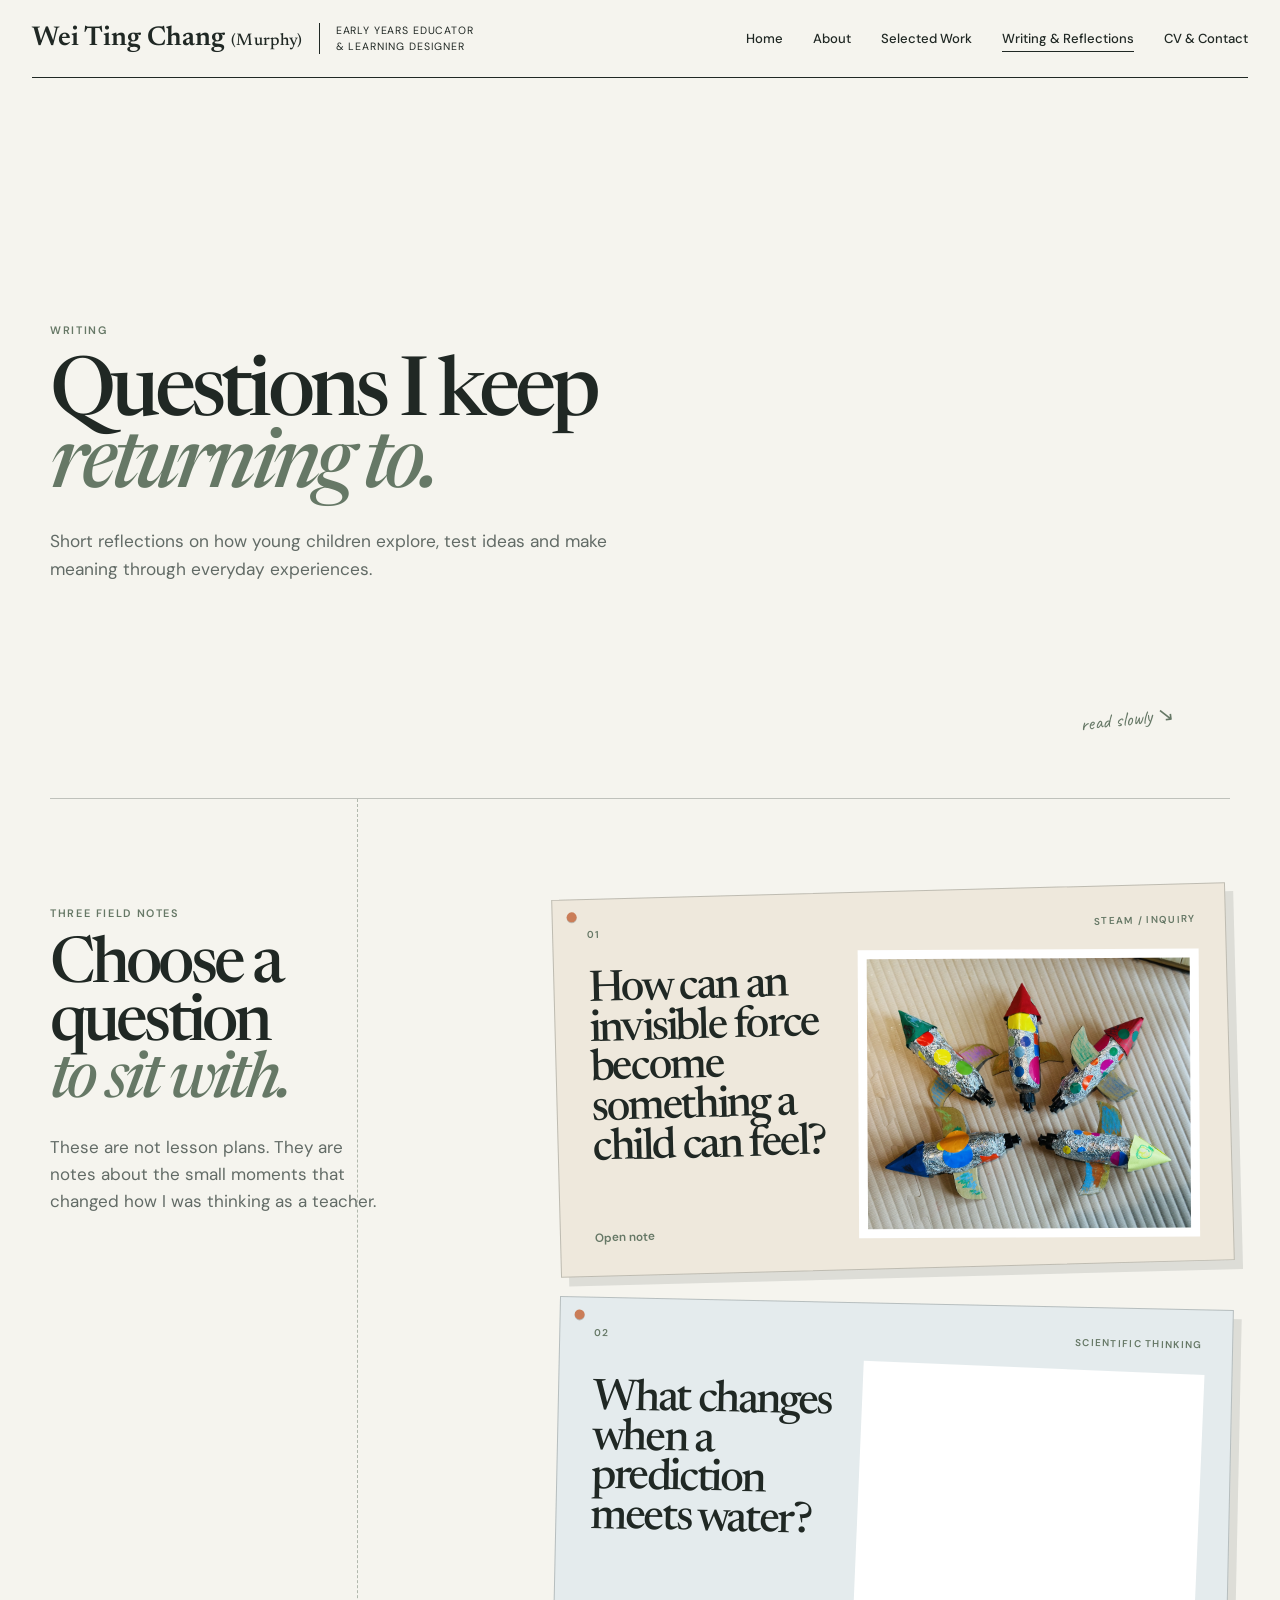
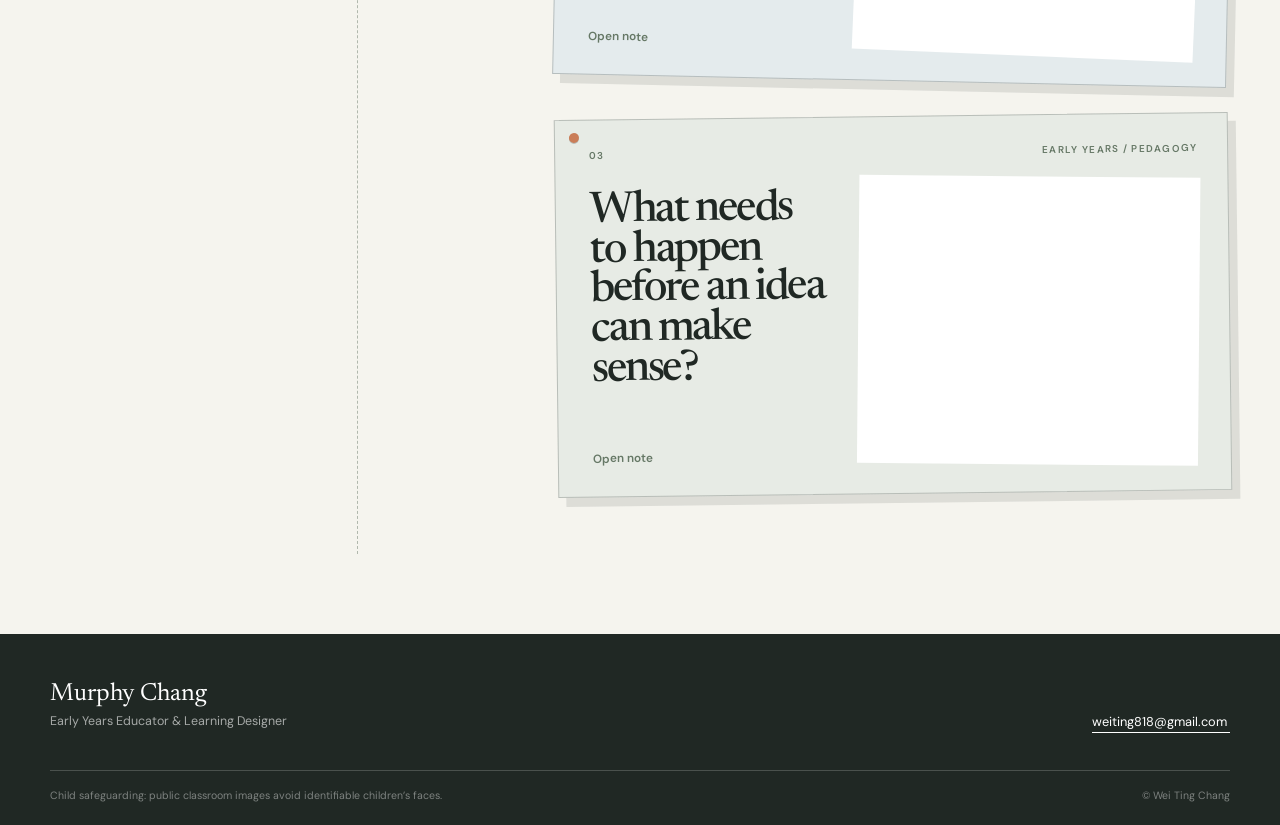
==== writing.html @ 6008c0e2 "Publish reviewed portfolio website" ====
<!doctype html>
<html lang="en">
  <head>
    <meta charset="UTF-8" /><meta name="viewport" content="width=device-width, initial-scale=1.0" />
    <meta name="description" content="Writing and reflections by Wei Ting Chang (Murphy) on early years inquiry, STEAM and responsive teaching." />
    <meta name="theme-color" content="#f5f4ee" />
    <title>Writing &amp; Reflections | Wei Ting Chang (Murphy)</title>
    <link rel="preconnect" href="https://fonts.googleapis.com" /><link rel="preconnect" href="https://fonts.gstatic.com" />
    <link href="https://fonts.googleapis.com/css2?family=Caveat:wght@500;600&amp;family=DM+Sans:wght@400;500;600&amp;family=Newsreader:opsz,wght@6..72,500;6..72,600&amp;display=swap" rel="stylesheet" />
    <link rel="stylesheet" href="work.css?v=20260925-16" /><link rel="stylesheet" href="writing.css?v=20260925-11" /><link rel="stylesheet" href="sticky-nav.css?v=20260925-14" />
      <script src="mobile-nav.js?v=20260925-1" defer></script>
  </head>
  <body>
    <a class="skip-link" href="#main-content">Skip to main content</a>
    <header class="site-header"><a class="brand" href="index.html" aria-label="Wei Ting Chang, home"><span>Wei Ting Chang <i>(Murphy)</i></span><small>Early Years Educator<br />&amp; Learning Designer</small></a><nav class="desktop-nav" aria-label="Primary navigation"><a href="index.html">Home</a><a href="about.html">About</a><a href="work.html">Selected Work</a><a href="writing.html" aria-current="page">Writing &amp; Reflections</a><a href="cv-contact.html">CV &amp; Contact</a></nav><div class="mobile-nav"><button class="mobile-nav-toggle" type="button" aria-expanded="false" aria-controls="mobile-menu">Menu</button><button class="mobile-nav-overlay" type="button" aria-label="Close menu"></button><nav id="mobile-menu" aria-label="Mobile navigation" hidden><a href="index.html">Home</a><a href="about.html">About</a><a href="work.html">Selected Work</a><a href="writing.html" aria-current="page">Writing &amp; Reflections</a><a href="cv-contact.html">CV &amp; Contact</a></nav></div></header>
    <main id="main-content">
      <section class="notebook-hero page-shell" aria-labelledby="writing-title"><div><p class="eyebrow">WRITING</p><h1 id="writing-title"><span class="question-word">Questions</span> I keep <em><span class="question-word">returning</span> to.</em></h1><p>Short reflections on how young children explore, test ideas and make meaning through everyday experiences.</p></div><div class="notebook-hero__scribble" aria-hidden="true">read slowly ↘</div></section>
      <section class="notebook-index page-shell" aria-labelledby="notebook-heading"><div class="notebook-spine" aria-hidden="true"></div><div class="notebook-intro"><p class="section-label">THREE FIELD NOTES</p><h2 id="notebook-heading">Choose a question<br /><em>to sit with.</em></h2><p>These are not lesson plans. They are notes about the small moments that changed how I was thinking as a teacher.</p></div>
        <div class="note-stack">
          <a class="note-card note-card--air" href="writing-fizzy-rockets.html"><span class="note-pin" aria-hidden="true"></span><div class="note-card__meta"><span>01</span><span>STEAM / INQUIRY</span></div><h3>How can an invisible force become something a child can feel?</h3><div class="note-card__image"><img src="assets/images/writing/fizzy-rockets.webp" alt="Five decorated rocket models made by preschool children, photographed from above." loading="lazy" decoding="async" /></div><span class="note-card__link">Open note <span aria-hidden="true">↗</span></span></a>
          <a class="note-card note-card--float" href="writing-float-sink.html"><span class="note-pin" aria-hidden="true"></span><div class="note-card__meta"><span>02</span><span>SCIENTIFIC THINKING</span></div><h3>What changes when a prediction meets water?</h3><div class="note-card__image"><img src="assets/images/writing/float-sink-boat.webp" alt="A child testing a decorated boat carrying a small animal in a tray of water." loading="lazy" decoding="async" /></div><span class="note-card__link">Open note <span aria-hidden="true">↗</span></span></a>
          <a class="note-card note-card--sense" href="writing-sensory-first.html"><span class="note-pin" aria-hidden="true"></span><div class="note-card__meta"><span>03</span><span>EARLY YEARS / PEDAGOGY</span></div><h3>What needs to happen before an idea can make sense?</h3><div class="note-card__image"><img src="assets/images/writing/sensory-first.webp" alt="A child exploring a sensory tray with painted feet and a small toy animal." loading="lazy" decoding="async" /></div><span class="note-card__link">Open note <span aria-hidden="true">↗</span></span></a>
        </div>
      </section>
    </main>
    <footer class="site-footer"><div class="page-shell footer-row"><div><p class="footer-name">Murphy Chang</p><p>Early Years Educator &amp; Learning Designer</p></div><a href="mailto:weiting818@gmail.com">weiting818@gmail.com <span aria-hidden="true">↗</span></a></div><div class="page-shell footer-meta"><p>Child safeguarding: public classroom images avoid identifiable children’s faces.</p><p>© Wei Ting Chang</p></div></footer>
    <script src="writing.js?v=20260924-4" defer></script>
  </body>
</html>
---- work.css ----
:root{--paper:#f5f4ee;--ink:#202824;--muted:#626b66;--moss:#667866;--field:#e7ebe5;--blue:#335b72;--line:rgba(32,40,36,.25);--serif:"Newsreader",Georgia,serif;--sans:"DM Sans",Arial,sans-serif;--hand:"Caveat","Segoe Print",cursive}
*{box-sizing:border-box}html{scroll-behavior:smooth}body{margin:0;background:var(--paper);color:var(--ink);font:17px/1.6 var(--sans);text-rendering:optimizeLegibility}a{color:inherit}.page-shell{width:min(1180px,calc(100% - 64px));margin-inline:auto}.skip-link{position:fixed;z-index:10;top:12px;left:16px;padding:10px 14px;background:var(--ink);color:white;transform:translateY(-150%)}.skip-link:focus{transform:none}
/* Use one quiet, vector-like external-link mark everywhere. Text glyphs such as ↗ vary by platform. */
span[aria-hidden="true"]:only-child{display:inline-block;width:.82em;height:.82em;margin-inline-start:.16em;vertical-align:-.06em;font-size:0;background:currentColor;-webkit-mask:url("data:image/svg+xml,%3Csvg xmlns='http://www.w3.org/2000/svg' viewBox='0 0 24 24'%3E%3Cpath d='M5 19 19 5M9 5h10v10' fill='none' stroke='black' stroke-width='2.2' stroke-linecap='round' stroke-linejoin='round'/%3E%3C/svg%3E") center/contain no-repeat;mask:url("data:image/svg+xml,%3Csvg xmlns='http://www.w3.org/2000/svg' viewBox='0 0 24 24'%3E%3Cpath d='M5 19 19 5M9 5h10v10' fill='none' stroke='black' stroke-width='2.2' stroke-linecap='round' stroke-linejoin='round'/%3E%3C/svg%3E") center/contain no-repeat}
.download-arrow{display:inline!important;width:auto!important;height:auto!important;margin-inline-start:.2em!important;vertical-align:baseline!important;font-size:inherit!important;background:none!important;-webkit-mask:none!important;mask:none!important}
.site-header{width:min(1320px,calc(100% - 64px));min-height:76px;margin-inline:auto;display:flex;align-items:center;justify-content:space-between;border-bottom:1px solid var(--ink)}.brand{display:flex;align-items:center;gap:17px;text-decoration:none}.brand span{font:600 1.65rem/1 var(--serif)}.brand span i{color:var(--ink);font-size:.62em;font-style:normal;font-weight:500;letter-spacing:.02em}.brand small{padding-left:17px;border-left:1px solid var(--ink);font-size:.61rem;letter-spacing:.08em;line-height:1.25}.desktop-nav{display:flex;gap:28px;font-size:.76rem;font-weight:500}.desktop-nav a{text-decoration:none}.desktop-nav a[aria-current=page]{text-decoration:underline;text-underline-offset:8px}.mobile-nav{display:none}.eyebrow,.section-label{color:var(--moss);font-size:.68rem;font-weight:600;letter-spacing:.15em;line-height:1.4}
.work-hero{min-height:clamp(520px,calc(100svh - 76px),720px);display:flex;flex-direction:column;justify-content:center;padding:clamp(64px,7vw,96px) 0 70px}.work-hero h1{max-width:850px;margin:22px 0 22px;font:500 clamp(3.6rem,6.4vw,6.8rem)/.88 var(--serif);letter-spacing:-.06em}.work-hero h1 em{color:var(--moss);font-style:italic}.hero-deck{max-width:47ch;margin:0 0 0 auto;color:var(--muted);font-size:1.08rem}
.work-index{display:grid;gap:24px;padding-bottom:110px}.project-card{display:grid;grid-template-columns:minmax(0,1.15fr) minmax(280px,.85fr);gap:clamp(34px,7vw,96px);align-items:center;padding:28px;text-decoration:none;border:1px solid var(--line);background:rgba(231,235,229,.52)}.project-card--featured{background:var(--field);transition:transform 220ms ease,box-shadow 220ms ease}.project-card--featured:hover{transform:translateY(-5px);box-shadow:10px 10px 0 rgba(32,40,36,.13)}.project-card__image{padding:12px;background:#fff;transform:rotate(-1deg)}.project-card__image img{width:100%;aspect-ratio:1.7;object-fit:cover}.project-card__copy h2,.project-card--coming h2{margin:20px 0 14px;font:500 clamp(2.8rem,5vw,5.2rem)/.9 var(--serif);letter-spacing:-.055em}.project-card__copy>p:not(.section-label),.project-card--coming p:not(.section-label){max-width:48ch;color:var(--muted)}.project-link{display:inline-block;margin-top:18px;color:var(--moss);font-size:.78rem;font-weight:600;text-underline-offset:6px}.project-card--coming{grid-template-columns:1fr auto;min-height:190px;background:transparent}.project-card--coming h2{font-size:clamp(2.3rem,4vw,4.2rem)}.project-status{align-self:start;padding:8px 10px;border:1px solid var(--line);color:var(--muted);font-size:.64rem;font-weight:600;letter-spacing:.08em;text-transform:uppercase}
.case-hero{padding:clamp(64px,8vw,108px) 0 72px}.case-hero h1{max-width:900px;margin:24px 0 22px;font:500 clamp(3.8rem,6.8vw,7rem)/.86 var(--serif);letter-spacing:-.065em}.case-hero h1 em{color:var(--moss);font-style:italic}.case-hero .hero-deck{margin:0 0 28px}.case-meta{display:flex;flex-wrap:wrap;gap:9px 26px;padding:16px 0;border-top:1px solid var(--line);border-bottom:1px solid var(--line);color:var(--muted);font-size:.72rem}.case-cover{margin:52px 0 18px;padding:14px 14px 40px;background:#fff;box-shadow:12px 12px 0 var(--field);transform:rotate(-.7deg)}.case-cover img{width:100%;max-height:560px;object-fit:cover}.case-cover figcaption,.photo figcaption{margin-top:12px;font:1.25rem/1.1 var(--hand)}.case-back{font-size:.8rem;text-underline-offset:6px}
.case-section{display:grid;grid-template-columns:minmax(180px,.35fr) minmax(0,1fr);gap:clamp(44px,9vw,128px);padding:92px 0;border-top:1px solid var(--line)}.case-section>div:last-child>h2,.case-section--dark h2{max-width:800px;margin:0 0 24px;font:500 clamp(2.8rem,5vw,5.4rem)/.91 var(--serif);letter-spacing:-.055em}.case-section p{max-width:680px;color:var(--muted)}.field-note{margin:32px 0;padding:22px 24px;background:var(--field);border-left:3px solid var(--moss)}.field-note span,.problem-grid article>span{display:block;margin-bottom:10px;color:var(--moss);font-size:.62rem;font-weight:600;letter-spacing:.13em}.field-note p{margin:0}.video-frame{margin-top:36px;padding:12px;background:var(--ink);color:white}.video-frame video{display:block;width:100%;max-height:460px;background:#101513}.video-frame small{display:block;padding:10px 4px 0;color:rgba(255,255,255,.65);font-size:.66rem}.video-frame--light{background:var(--field);color:var(--ink)}.video-frame--light small{color:var(--muted)}.case-section--dark{display:block;max-width:none;padding:92px max(32px,calc((100% - 1180px)/2));background:var(--ink);color:white}.case-section--dark p{color:rgba(255,255,255,.7)}.case-section--dark .eyebrow{color:#c7d5c3}.air-sequence{display:flex;flex-wrap:wrap;align-items:center;gap:11px;margin:30px 0 34px;color:var(--moss);font:1.28rem var(--hand)}.air-sequence i{font-family:var(--sans);font-style:normal;color:var(--muted)}.photo{margin:34px 0;padding:12px 12px 34px;background:white;box-shadow:8px 8px 0 var(--field)}.photo img{width:100%;max-height:510px;object-fit:cover}.assembly-comparison,.problem-grid,.photo-grid{display:grid;grid-template-columns:repeat(2,minmax(0,1fr));gap:22px;margin:34px 0}.assembly-comparison figure,.problem-grid article{margin:0}.comparison-image{padding:10px;background:#fff}.comparison-image img{width:100%;aspect-ratio:1.35;object-fit:cover}.assembly-comparison figcaption{padding-top:13px}.assembly-comparison figcaption span{display:block;color:var(--moss);font-size:.6rem;font-weight:600;letter-spacing:.12em}.assembly-comparison figcaption strong{display:block;margin-top:5px;font:500 1.25rem/1.1 var(--serif)}.assembly-comparison figcaption p{margin:9px 0 0;font-size:.85rem}.problem-grid article{padding:22px;background:var(--field)}.problem-grid h3{margin:0 0 12px;font:500 2rem/1 var(--serif)}.problem-grid p{margin-bottom:0}.photo-grid{align-items:start}.photo-grid .photo{margin:0}.evidence-list--bullets{padding:0 0 0 22px}.evidence-list--bullets li{margin-bottom:13px;color:var(--muted)}.case-quote{max-width:690px;margin:42px 0;padding:24px 28px;border-left:3px solid var(--moss);font:italic 1.5rem/1.2 var(--serif)}.case-note{padding-top:20px;border-top:1px solid var(--line);font-size:.75rem!important}
.next-step{padding:86px 0 122px;border-top:1px solid var(--line)}.next-step h2{max-width:800px;margin:24px 0 32px;font:500 clamp(2.8rem,4.5vw,5rem)/.95 var(--serif);letter-spacing:-.05em}.paper-button{display:inline-block;padding:14px 20px;background:#f1cf57;border:1px solid var(--ink);box-shadow:5px 5px 0 var(--blue);font-size:.86rem;font-weight:600;text-decoration:none}
.site-footer{padding:48px 0 20px;background:var(--ink);color:white}.footer-row{display:flex;justify-content:space-between;gap:48px;align-items:end;padding-bottom:38px}.footer-row p{margin:0;color:rgba(255,255,255,.6);font-size:.78rem}.footer-name{margin-bottom:5px!important;color:#fff!important;font:1.55rem var(--serif)!important}.footer-row a{font-size:.8rem;text-underline-offset:6px}.footer-meta{display:flex;justify-content:space-between;gap:36px;padding-top:17px;border-top:1px solid rgba(255,255,255,.19);color:rgba(255,255,255,.42);font-size:.66rem}.footer-meta p{margin:0}
@media(max-width:760px){.page-shell,.site-header{width:calc(100% - 32px)}.site-header{min-height:74px}.brand small,.desktop-nav{display:none}.mobile-nav{display:block}.work-hero{padding:58px 0 62px}.work-hero h1{font-size:clamp(2.75rem,11vw,4.35rem);line-height:.94}.hero-deck{margin:0;font-size:1rem;line-height:1.55}.project-card,.project-card--coming{grid-template-columns:1fr;padding:20px}.project-card--coming{min-height:0}.project-status{justify-self:start}.project-card__copy h2,.project-card--coming h2{font-size:clamp(2rem,8vw,3rem);line-height:.98}.case-hero{padding:54px 0 54px}.case-hero h1{font-size:clamp(2.75rem,11vw,4.45rem);line-height:.94}.case-cover{margin-top:32px}.case-section{grid-template-columns:1fr;gap:20px;padding:54px 0}.case-section>div:last-child>h2,.case-section--dark h2{font-size:clamp(2.05rem,8vw,2.85rem)}.case-section--dark{padding:54px 16px}.assembly-comparison,.problem-grid,.photo-grid{grid-template-columns:1fr}.air-sequence{gap:8px}.case-meta{gap:8px 16px}.next-step{padding:58px 0 70px}.next-step h2{font-size:clamp(2.05rem,8vw,2.8rem)}.footer-row,.footer-meta{flex-direction:column;align-items:flex-start;gap:22px}}

/* Desktop case hero: keep each case overview readable in one opening screen. */
@media(min-width:761px){
  .case-hero{
    min-height:min(650px,calc(100svh - 76px));
    display:grid;
    grid-template-columns:minmax(0,1fr) minmax(360px,.92fr);
    column-gap:clamp(42px,6vw,88px);
    align-items:center;
    padding:clamp(52px,6vw,78px) 0 56px;
  }
  .case-hero>.eyebrow,.case-hero>h1,.case-hero>.hero-deck,.case-hero>.case-meta,.case-hero>.case-back{grid-column:1}
  .case-hero>.case-cover{grid-column:2;grid-row:1 / span 5;align-self:center;width:100%;max-width:none;margin:0}
  .case-hero h1{font-size:clamp(3.4rem,6vw,6rem)}
  .case-hero .hero-deck{max-width:52ch}
  .case-cover{padding:10px 10px 28px;transform:rotate(-.35deg)}
  .case-cover img{max-height:min(45vh,440px)}
}

/* Professional learning: a quiet editorial list rather than certificate tiles. */
.professional-learning{padding:88px 0 104px;border-top:1px solid var(--line)}
.professional-learning__intro{display:grid;grid-template-columns:minmax(180px,.38fr) minmax(0,1fr);column-gap:clamp(44px,9vw,128px);align-items:end;margin-bottom:48px}
.professional-learning__intro h2{max-width:760px;margin:0 0 18px;font:500 clamp(2.8rem,5vw,5.2rem)/.92 var(--serif);letter-spacing:-.055em}
.professional-learning__intro h2 em{color:var(--moss);font-style:italic}
.professional-learning__intro>p:last-child{max-width:48ch;margin:0;color:var(--muted)}
.learning-list{border-top:1px solid var(--line)}
.learning-item{display:grid;grid-template-columns:minmax(48px,.22fr) minmax(0,1fr);gap:clamp(24px,5vw,72px);padding:30px 0 34px;border-bottom:1px solid var(--line)}
.learning-item__index{margin:4px 0 0;color:var(--moss);font:600 .7rem var(--sans);letter-spacing:.12em}
.learning-item h3{margin:0 0 8px;font:500 clamp(1.5rem,2.2vw,2.2rem)/1.05 var(--serif);letter-spacing:-.025em}
.learning-item__meta{margin:0 0 15px;color:var(--muted);font-size:.78rem}
.learning-item ul{display:flex;flex-wrap:wrap;gap:6px 28px;margin:0;padding:0;list-style:none;color:var(--muted);font-size:.86rem}
.learning-item li{max-width:31ch;position:relative;padding-left:15px}
.learning-item li::before{content:'•';position:absolute;left:0;color:var(--moss)}
.cv-contact-section{padding-top:88px}
@media(max-width:760px){
  .professional-learning{padding:64px 0 76px}
  .professional-learning__intro{display:block;margin-bottom:34px}
  .professional-learning__intro h2{font-size:clamp(2.4rem,10vw,3.4rem);margin-top:16px}
  .learning-item{grid-template-columns:34px minmax(0,1fr);gap:12px;padding:24px 0 28px}
  .learning-item h3{font-size:1.55rem}
  .learning-item ul{display:block;font-size:.86rem}
  .learning-item li{margin-top:7px}
  .cv-contact-section{padding-top:56px}
}
---- writing.css ----
.writing-hero{padding:clamp(72px,11vw,140px) 0 92px;border-bottom:1px solid var(--line)}
.writing-hero h1{max-width:850px;margin:24px 0 28px;font:500 clamp(4rem,8vw,8rem)/.87 var(--serif);letter-spacing:-.065em}
.writing-hero h1 em{color:var(--moss);font-style:italic}
.writing-hero .hero-deck{margin:0;max-width:51ch}
.writing-feature{display:grid;grid-template-columns:minmax(0,1.02fr) minmax(300px,.98fr);gap:clamp(40px,8vw,110px);align-items:start;padding:88px 0 112px}
.writing-feature__media{margin:0;padding:14px 14px 38px;background:#fff;box-shadow:12px 12px 0 var(--field);transform:rotate(-1deg)}
.writing-feature__media img{display:block;width:100%;aspect-ratio:1.35;object-fit:cover}
.writing-feature__media figcaption{margin-top:14px;font:1.25rem/1.05 var(--hand);color:var(--muted)}
.writing-feature__copy{padding-top:10px}
.writing-feature__copy h2{max-width:650px;margin:22px 0 22px;font:500 clamp(2.7rem,5vw,5.2rem)/.91 var(--serif);letter-spacing:-.06em}
.writing-feature__copy>p{max-width:48ch;color:var(--muted);font-size:1.04rem}
.writing-tags{display:flex;flex-wrap:wrap;gap:8px;margin-top:28px}
.writing-tags span{padding:6px 10px;border:1px solid var(--line);color:var(--moss);font-size:.66rem;font-weight:600;letter-spacing:.08em;text-transform:uppercase}
.writing-body{max-width:860px;margin:0 auto;padding:0 0 120px}
.writing-body__intro{max-width:680px;margin:0 0 60px;font:italic 1.55rem/1.3 var(--serif);color:var(--ink)}
.writing-body section{display:grid;grid-template-columns:150px minmax(0,1fr);gap:42px;padding:42px 0;border-top:1px solid var(--line)}
.writing-body section h3{margin:0;color:var(--moss);font-size:.68rem;letter-spacing:.14em;line-height:1.45;text-transform:uppercase}
.writing-body section p{margin:0 0 18px;max-width:650px;color:var(--muted)}
.writing-body section p:last-child{margin-bottom:0}
.writing-callout{margin:18px 0 0;padding:24px 26px;background:var(--field);border-left:3px solid var(--moss);color:var(--ink)!important;font:1.25rem/1.25 var(--serif)}
.writing-source{margin-top:42px;padding-top:18px;border-top:1px solid var(--line);color:var(--muted);font-size:.78rem}
.writing-source a{text-underline-offset:5px}
.writing-photo-strip{display:grid;grid-template-columns:repeat(2,minmax(0,1fr));gap:14px;margin-top:30px}.writing-photo-strip img{width:100%;aspect-ratio:1.25;object-fit:cover;background:#fff;padding:8px}.writing-photo-strip img:first-child{transform:rotate(-1deg)}.writing-photo-strip img:last-child{transform:rotate(1deg)}
.post-shell{max-width:760px;margin:0 auto;padding:54px 0 120px}.post-header{display:flex;align-items:center;gap:14px;padding:16px 0 20px;border-bottom:1px solid var(--line)}.post-avatar{display:block!important;flex:0 0 58px;width:58px!important;height:58px!important;max-width:58px;max-height:58px;aspect-ratio:1;border-radius:50%;object-fit:cover;object-position:40% 31%;border:2px solid var(--field)}.post-byline{min-width:0}.post-byline strong{display:block;font:600 1rem/1.1 var(--sans)}.post-byline strong span{font-weight:400;color:var(--muted)}.post-byline p{margin:4px 0 0;color:var(--muted);font-size:.73rem}.post-menu{margin-left:auto;color:var(--muted);font-size:1.3rem;letter-spacing:.14em}.post-heading{padding:34px 0 20px}.post-heading .section-label{margin-bottom:15px}.post-heading h1{margin:0 0 16px;font:500 clamp(2.8rem,6vw,5.8rem)/.9 var(--serif);letter-spacing:-.06em}.post-heading p{margin:0;color:var(--muted);font-size:1.08rem}.post-image{margin:24px 0 42px;padding:10px;background:#fff;box-shadow:8px 8px 0 var(--field)}.post-image img{display:block!important;width:100%!important;height:auto;max-height:620px;object-fit:cover}.post-image figcaption{padding:10px 4px 2px;color:var(--muted);font-size:.72rem}.post-copy{font-size:1.05rem;line-height:1.72}.post-copy p{margin:0 0 24px}.post-copy h2{margin:48px 0 14px;font:500 2.35rem/.98 var(--serif);letter-spacing:-.04em}.post-copy blockquote{margin:34px 0;padding:23px 26px;border-left:3px solid var(--moss);background:var(--field);font:italic 1.45rem/1.3 var(--serif)}.post-copy .post-inline-image{margin:34px 0}.post-inline-image img{display:block!important;width:100%!important;height:auto;max-height:480px;object-fit:cover}.post-inline-image figcaption{margin-top:9px;color:var(--muted);font-size:.72rem}.post-footer{display:flex;flex-wrap:wrap;gap:8px;margin-top:44px;padding-top:18px;border-top:1px solid var(--line)}.post-footer span{padding:6px 10px;border:1px solid var(--line);color:var(--moss);font-size:.63rem;font-weight:600;letter-spacing:.08em;text-transform:uppercase}.post-back{display:inline-block;margin-top:38px;color:var(--moss);font-size:.78rem;font-weight:600;text-underline-offset:5px}
.post-image--portrait img{max-height:none;height:auto;object-fit:contain}
@media(max-width:760px){.post-shell{padding:26px 16px 72px}.post-heading h1{font-size:clamp(2.2rem,8.5vw,2.85rem);line-height:.98}.post-heading p{font-size:1rem;line-height:1.55}.post-copy{font-size:1rem;line-height:1.68}.post-copy h2{font-size:clamp(1.8rem,7vw,2.15rem)}.post-copy blockquote{font-size:1.12rem;margin-inline:0}.post-image{margin-inline:0}}
.writing-index{padding:88px 0 124px}
.writing-index__intro{display:grid;grid-template-columns:minmax(220px,.65fr) minmax(0,1fr);column-gap:clamp(36px,8vw,120px);align-items:end;margin-bottom:48px}
.writing-index__intro h2{margin:0;font:500 clamp(2.8rem,5vw,5.1rem)/.91 var(--serif);letter-spacing:-.06em}
.writing-index__intro p:last-child{max-width:38ch;margin:0;color:var(--muted)}
.writing-posts{display:grid;gap:22px}
.writing-post{position:relative;display:grid;grid-template-columns:56px minmax(260px,.62fr) minmax(260px,1fr);gap:clamp(22px,4vw,56px);align-items:center;padding:22px 28px 22px 18px;border:1px solid var(--line);color:var(--ink);text-decoration:none;transition:transform 240ms ease,box-shadow 240ms ease,background-color 240ms ease}
.writing-post{opacity:0;transform:translateY(16px)}
.writing-post.is-visible{opacity:1;transform:translateY(0);transition:opacity 420ms ease var(--post-delay),transform 420ms ease var(--post-delay),box-shadow 240ms ease,background-color 240ms ease}
.writing-post:hover{transform:translateX(8px);box-shadow:10px 10px 0 rgba(32,40,36,.12)}
.writing-post:focus-visible{outline:3px solid var(--moss);outline-offset:4px}
.writing-post--warm{background:#eee8dc}.writing-post--blue{background:#e4ebed}.writing-post--moss{background:#e7ebe5}
.writing-post__number{align-self:start;padding-top:7px;color:var(--muted);font-size:.72rem;letter-spacing:.12em}
.writing-post__image{padding:10px;background:#fff;transform:rotate(-1.2deg)}
.writing-post:nth-child(2) .writing-post__image{transform:rotate(1.1deg)}
.writing-post__image img{display:block;width:100%;aspect-ratio:1.45;object-fit:cover}
.writing-post__copy h3{margin:14px 0 13px;font:500 clamp(2.2rem,4vw,4rem)/.9 var(--serif);letter-spacing:-.055em}
.writing-post__copy p:not(.section-label){max-width:43ch;margin:0 0 20px;color:var(--muted)}
.writing-post__copy>span{color:var(--moss);font-size:.76rem;font-weight:600;text-underline-offset:5px}
@media(max-width:900px) and (min-width:761px){.desktop-nav{gap:15px;font-size:.68rem}.brand{gap:10px}.brand small{padding-left:10px}.writing-post{grid-template-columns:42px minmax(220px,.8fr) minmax(220px,1fr);gap:24px;padding-right:18px}}
@media(max-width:760px){.writing-hero{padding:54px 0 58px}.writing-hero h1{font-size:clamp(2.8rem,11.5vw,4.25rem);line-height:.95}.writing-feature{grid-template-columns:1fr;padding:50px 0 64px;gap:36px}.writing-feature__copy h2{font-size:clamp(2.05rem,8vw,2.85rem)}.writing-body{padding-bottom:64px}.writing-body section{grid-template-columns:1fr;gap:14px;padding:28px 0}.writing-body__intro{font-size:1.12rem;line-height:1.35}}
@media(max-width:760px){.writing-index{padding:48px 0 64px}.writing-index__intro{display:block;margin-bottom:24px}.writing-index__intro h2{margin:12px 0 14px;font-size:clamp(2.1rem,8vw,2.7rem);line-height:.98}.writing-index__intro p:last-child{font-size:.94rem;line-height:1.5}.writing-post{grid-template-columns:26px 1fr;gap:12px;padding:13px}.writing-post__number{padding-top:4px;font-size:.66rem}.writing-post__image{grid-column:2;padding:7px}.writing-post__copy{grid-column:2}.writing-post__copy h3{font-size:clamp(1.75rem,7vw,2.35rem);line-height:.98;margin:10px 0 10px}.writing-post__copy p:not(.section-label){font-size:.92rem;line-height:1.48;margin-bottom:14px}.writing-post__copy>span{font-size:.7rem}}
@media(prefers-reduced-motion:reduce){.writing-feature__media{transform:none}.writing-post{opacity:1;transform:none}}

/* Notebook index: a field-note rhythm distinct from Selected Work cards. */
.notebook-hero{position:relative;display:grid;grid-template-columns:minmax(0,850px) 150px;justify-content:space-between;gap:clamp(20px,4vw,70px);align-items:center;min-height:clamp(520px,calc(100svh - 76px),720px);padding:clamp(64px,7vw,96px) 0 70px}
.notebook-hero__mark{position:absolute;left:0;top:clamp(64px,7vw,96px);color:var(--moss);font-size:.68rem;font-weight:600;letter-spacing:.14em;line-height:1.5}
.notebook-hero h1{max-width:850px;margin:22px 0 24px;font:500 clamp(3.6rem,6.4vw,6.8rem)/.88 var(--serif);letter-spacing:-.06em}
.notebook-hero h1 em{color:var(--moss);font-style:italic}
.notebook-hero p:not(.eyebrow){max-width:48ch;margin:0;color:var(--muted);font-size:1.08rem}
.notebook-hero__scribble{align-self:end;font:1.25rem var(--hand);color:var(--moss);transform:rotate(-7deg)}
.notebook-index{position:relative;display:grid;grid-template-columns:minmax(220px,.7fr) minmax(0,1.3fr);gap:clamp(44px,8vw,120px);padding:72px 0 140px;border-top:1px solid var(--line)}
.notebook-spine{position:absolute;left:26%;top:0;bottom:80px;border-left:1px dashed rgba(102,120,102,.48)}
.notebook-intro{position:relative;padding-top:24px}
.notebook-intro h2{margin:18px 0 22px;font:500 clamp(2.9rem,5vw,5.2rem)/.9 var(--serif);letter-spacing:-.06em}
.notebook-intro h2 em{color:var(--moss);font-style:italic}
.notebook-intro>p:last-child{max-width:28ch;color:var(--muted)}
.note-stack{position:relative;display:grid;gap:34px;padding:20px 0 0 26px}
.note-card{position:relative;display:grid;grid-template-columns:minmax(160px,.7fr) minmax(180px,1fr);column-gap:28px;align-items:start;padding:27px 30px 28px 34px;border:1px solid rgba(32,40,36,.23);color:var(--ink);text-decoration:none;box-shadow:8px 9px 0 rgba(32,40,36,.11);opacity:0;transition:opacity 420ms ease,transform 260ms ease,box-shadow 260ms ease}
.note-card.is-visible{opacity:1}
.note-card:hover{transform:translate(-6px,-6px) rotate(0deg)!important;box-shadow:15px 16px 0 rgba(32,40,36,.13)}
.note-card:focus-visible{outline:3px solid var(--moss);outline-offset:4px}
.note-card--air{background:#eee8dc;transform:rotate(-1.5deg)}
.note-card--float{background:#e4ebed;transform:rotate(1.2deg)}
.note-card--sense{background:#e7ebe5;transform:rotate(-.7deg)}
.note-card__meta{grid-column:1/-1;display:flex;justify-content:space-between;gap:14px;margin-bottom:18px;color:var(--moss);font-size:.62rem;font-weight:600;letter-spacing:.13em}
.note-card h3{grid-column:1;align-self:center;margin:0;font:500 clamp(2rem,3.4vw,3.5rem)/.91 var(--serif);letter-spacing:-.055em}
.note-card__image{grid-column:2;grid-row:2 / span 2;padding:9px;background:#fff;transform:rotate(1.2deg)}
.note-card__image img{display:block;width:100%;aspect-ratio:1.2;object-fit:cover}
.note-card__link{grid-column:1;align-self:end;margin-top:25px;color:var(--moss);font-size:.74rem;font-weight:600}
.note-pin{position:absolute;top:12px;left:14px;width:10px;height:10px;border-radius:50%;background:#ca7d58;box-shadow:0 1px 0 rgba(0,0,0,.2)}
@media(max-width:900px) and (min-width:761px){.notebook-hero{grid-template-columns:minmax(0,1fr) 100px}.notebook-hero__mark{top:64px}.notebook-index{grid-template-columns:minmax(190px,.55fr) minmax(0,1.45fr)}.notebook-spine{left:22%}.note-card{grid-template-columns:1fr;gap:16px}.note-card__image{grid-column:1;grid-row:auto}.note-card h3,.note-card__link{grid-column:1}}
@media(max-width:760px){.notebook-hero{display:flex;flex-direction:column;justify-content:center;box-sizing:border-box;min-height:calc(100svh - 76px);padding:48px 0 54px}.notebook-hero__mark{position:static;margin-bottom:20px}.notebook-hero h1{font-size:clamp(2.8rem,11.5vw,4.25rem);line-height:.95}.notebook-hero__scribble{align-self:flex-start;margin-top:22px}.notebook-index{display:block;padding:44px 0 68px}.notebook-spine{display:none}.notebook-intro{padding:0 0 28px}.notebook-intro h2{font-size:clamp(2.2rem,8.5vw,3rem)}.notebook-intro>p:last-child{max-width:40ch}.note-stack{padding:0;gap:22px}.note-card{grid-template-columns:1fr;padding:20px 18px 20px 24px}.note-card__meta,.note-card h3,.note-card__image,.note-card__link{grid-column:1}.note-card__image{grid-row:auto}.note-card h3{font-size:clamp(1.9rem,7.8vw,2.55rem);line-height:.98}}
@media(prefers-reduced-motion:reduce){.note-card,.note-card--air,.note-card--float,.note-card--sense{transform:none;opacity:1}.note-card{transition:none}}
.notebook-hero h1 .question-word{display:inline-block;transition:transform 420ms cubic-bezier(.2,.8,.25,1),color 260ms ease}.notebook-hero h1:hover .question-word,.notebook-hero h1:focus-within .question-word{transform:translateY(-.08em)}.notebook-hero h1:hover em .question-word,.notebook-hero h1:focus-within em .question-word{transform:translateY(.06em) rotate(1deg);transition-delay:90ms}.notebook-hero h1:hover em,.notebook-hero h1:focus-within em{color:var(--moss)}
@media(prefers-reduced-motion:reduce){.notebook-hero h1 .question-word{transform:none;transition:none}.notebook-hero h1:hover em,.notebook-hero h1:focus-within em{color:inherit}}
---- sticky-nav.css ----
/* Keep the shared portfolio navigation visible while reading long pages. */
.site-header {
  position: sticky;
  top: 0;
  z-index: 50;
  background: var(--paper);
}

/* Shared header scale: keep every section of the portfolio in the same visual system. */
.site-header,
.fruit-story .site-header {
  width: min(1280px, calc(100% - 64px)) !important;
  min-height: 78px !important;
  margin-inline: auto !important;
  display: flex;
  align-items: center;
  justify-content: space-between;
  padding-inline: 0 !important;
  border-bottom: 1px solid var(--ink) !important;
  box-shadow: none;
  overflow: visible;
  isolation: isolate;
}
.site-header::before { content:""; position:absolute; z-index:-1; inset:0 -100vw; background:var(--paper); pointer-events:none; }
.site-header .brand { display: flex; align-items: center; gap: 16px; text-decoration: none; }
.site-header .brand span { font: 600 1.7rem/1 var(--serif); }
.site-header .brand span i { color: var(--ink); font-size: .62em; font-style: normal; font-weight: 500; letter-spacing: .02em; }
.site-header .brand small { padding-left: 16px; border-left: 1px solid var(--ink); color: inherit; font-size: .66rem; letter-spacing: .08em; line-height: 1.45; text-transform: uppercase; }
.site-header .desktop-nav { display: flex; align-items: center; gap: 30px; flex: 0 0 auto; white-space: nowrap; font-size: .82rem; font-weight: 500; line-height: 1; }
.site-header .desktop-nav a { display: inline-flex; align-items: center; min-height: 32px; font-size: inherit; letter-spacing: 0; text-decoration-thickness: 1px; text-underline-offset: 8px; }
.site-header .mobile-nav { display: none; }

@media(max-width:920px){
  body { padding-top:76px; }
  .site-header,
  .fruit-story .site-header { position:fixed !important; top:0; left:16px; right:16px; width:auto !important; min-height: 76px !important; margin-inline:0 !important; padding-inline: 0 !important; }
  .site-header .brand small,.site-header .desktop-nav { display:none; }
  .site-header .brand span { font-size:1.42rem; }
  .site-header .mobile-nav { position:relative; display:block; }
  .site-header .mobile-nav-toggle { position:relative; z-index:72; display:inline-flex; align-items:center; justify-content:center; min-width:88px; min-height:44px; padding:0 14px; cursor:pointer; border:1px solid var(--ink); background:var(--paper); color:var(--ink); font:600 .78rem/1 var(--sans); letter-spacing:.05em; text-transform:uppercase; touch-action:manipulation; -webkit-tap-highlight-color:transparent; }
  .site-header .mobile-nav-toggle:focus-visible { outline:2px solid var(--moss); outline-offset:3px; }
  .site-header .mobile-nav-overlay { position:fixed; z-index:60; inset:0; display:block; width:100%; height:100%; padding:0; border:0; background:rgba(32,40,36,.22); opacity:0; pointer-events:none; cursor:default; transition:opacity 180ms ease; }
  .site-header .mobile-nav nav { position:fixed; z-index:70; inset:0 0 0 auto; width:min(68vw,420px); height:100dvh; display:flex; flex-direction:column; align-items:stretch; gap:4px; overflow-y:auto; overscroll-behavior:contain; padding:calc(96px + env(safe-area-inset-top)) 24px calc(32px + env(safe-area-inset-bottom)); background:var(--paper); border-left:1px solid var(--ink); box-shadow:-16px 0 32px rgba(32,40,36,.12); }
  .site-header .mobile-nav nav[hidden], .site-header .mobile-nav-overlay[hidden] { display:none !important; }
  .site-header .mobile-nav.is-open .mobile-nav-overlay { opacity:1; pointer-events:auto; }
  .site-header .mobile-nav.is-open .mobile-nav-toggle { position:fixed; z-index:72; top:calc(14px + env(safe-area-inset-top)); right:16px; min-width:52px; width:52px; padding:0; font-size:0; }
  .site-header .mobile-nav.is-open .mobile-nav-toggle::after { content:"×"; font:400 2.2rem/1 var(--sans); }
  .site-header .mobile-nav nav a { position:relative; display:flex; align-items:center; min-height:48px; padding:11px 10px; border-bottom:1px solid var(--line); background:transparent; color:var(--ink); font:500 1.08rem/1.15 var(--sans); letter-spacing:-.015em; text-decoration:none; touch-action:manipulation; -webkit-tap-highlight-color:transparent; transition:background 180ms ease, color 180ms ease, padding-left 180ms ease; }
  .site-header .mobile-nav nav a:focus-visible,.site-header .mobile-nav nav a:hover { padding-left:18px; background:linear-gradient(90deg,rgba(231,235,229,.96),rgba(231,235,229,0)); color:var(--ink); outline:2px solid var(--moss); outline-offset:-2px; }
  .site-header .mobile-nav nav a[aria-current="page"] { color:var(--moss); }
  .site-header .mobile-nav nav a:active { padding-left:14px; }
}

@media(max-width:920px){ html.menu-is-open, html.menu-is-open body { overflow:hidden; } }
@media(prefers-reduced-motion:reduce){ .site-header .mobile-nav-overlay { transition:none; } }

/* Shared page-entry motion for pages that do not use the Home/About scripts. */
@keyframes portfolio-page-enter { from { opacity: 0; transform: translateY(18px); } to { opacity: 1; transform: translateY(0); } }
.work-hero,.case-hero,.notebook-hero,.post-shell { animation: portfolio-page-enter 720ms cubic-bezier(.2,.8,.25,1) both; }
@media(prefers-reduced-motion:reduce){.work-hero,.case-hero,.notebook-hero,.post-shell{animation:none}}
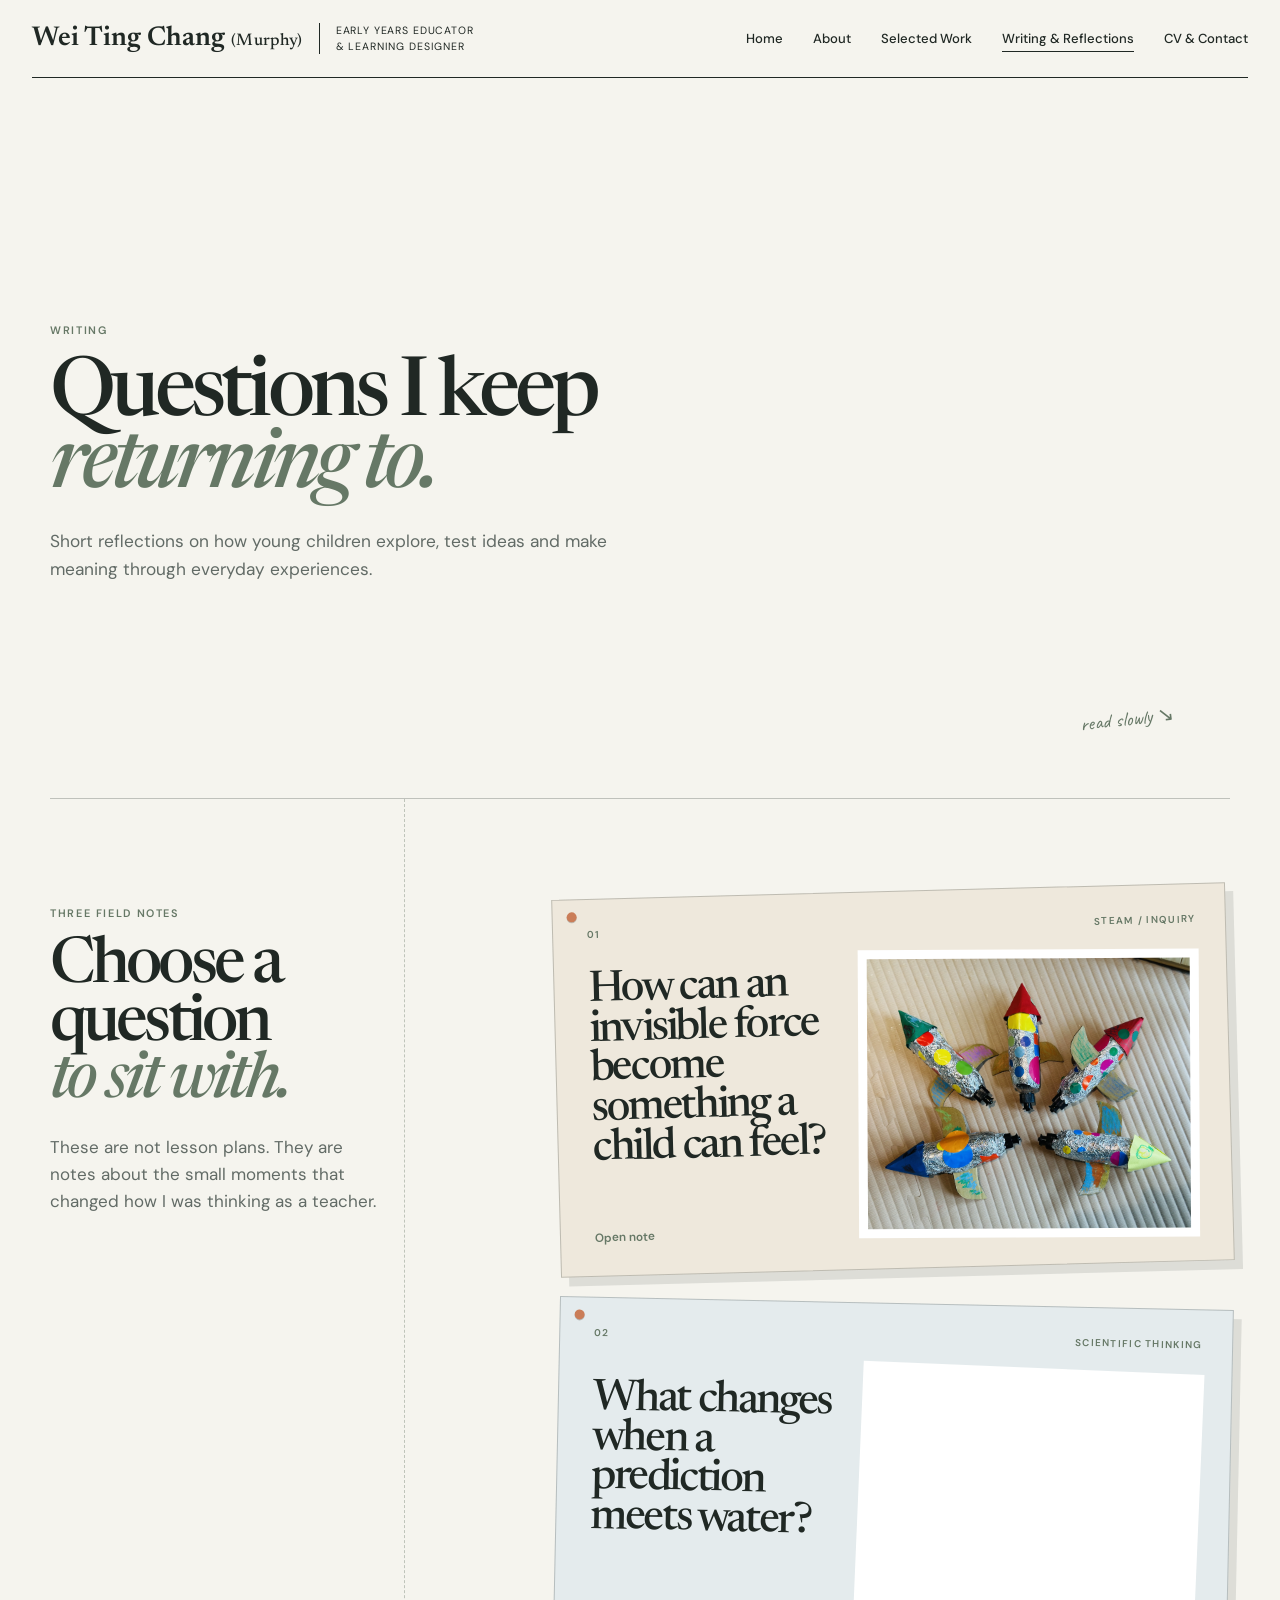
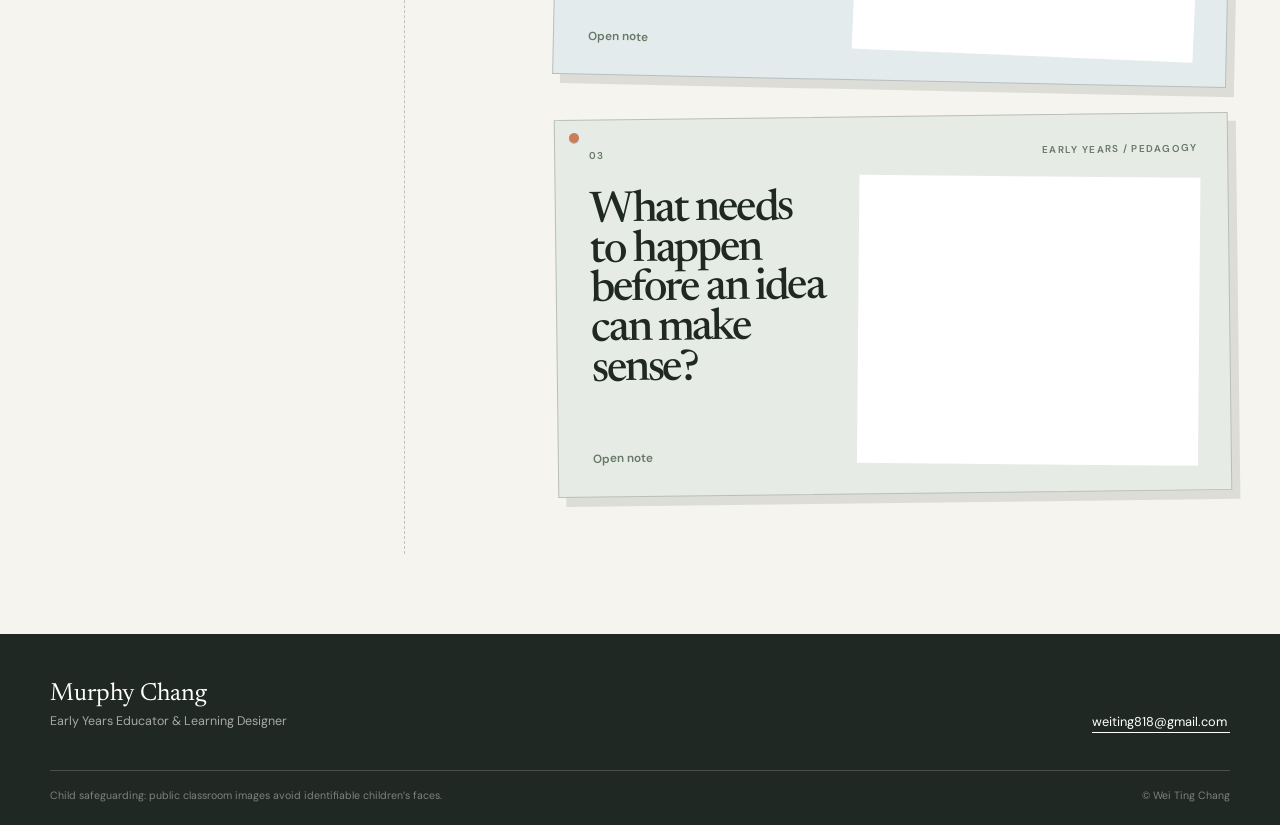
==== commit 051045db: "Bust layout asset cache for updated pages" ====
--- a/writing.html
+++ b/writing.html
@@ -7,7 +7,7 @@
     <title>Writing &amp; Reflections | Wei Ting Chang (Murphy)</title>
     <link rel="preconnect" href="https://fonts.googleapis.com" /><link rel="preconnect" href="https://fonts.gstatic.com" />
     <link href="https://fonts.googleapis.com/css2?family=Caveat:wght@500;600&amp;family=DM+Sans:wght@400;500;600&amp;family=Newsreader:opsz,wght@6..72,500;6..72,600&amp;display=swap" rel="stylesheet" />
-    <link rel="stylesheet" href="work.css?v=20260925-16" /><link rel="stylesheet" href="writing.css?v=20260925-11" /><link rel="stylesheet" href="sticky-nav.css?v=20260925-14" />
+    <link rel="stylesheet" href="work.css?v=20261013-1" /><link rel="stylesheet" href="writing.css?v=20261013-1" /><link rel="stylesheet" href="sticky-nav.css?v=20260925-14" />
       <script src="mobile-nav.js?v=20260925-1" defer></script>
   </head>
   <body>
--- a/work.css
+++ b/work.css
@@ -9,6 +9,7 @@
 .case-hero{padding:clamp(64px,8vw,108px) 0 72px}.case-hero h1{max-width:900px;margin:24px 0 22px;font:500 clamp(3.8rem,6.8vw,7rem)/.86 var(--serif);letter-spacing:-.065em}.case-hero h1 em{color:var(--moss);font-style:italic}.case-hero .hero-deck{margin:0 0 28px}.case-meta{display:flex;flex-wrap:wrap;gap:9px 26px;padding:16px 0;border-top:1px solid var(--line);border-bottom:1px solid var(--line);color:var(--muted);font-size:.72rem}.case-cover{margin:52px 0 18px;padding:14px 14px 40px;background:#fff;box-shadow:12px 12px 0 var(--field);transform:rotate(-.7deg)}.case-cover img{width:100%;max-height:560px;object-fit:cover}.case-cover figcaption,.photo figcaption{margin-top:12px;font:1.25rem/1.1 var(--hand)}.case-back{font-size:.8rem;text-underline-offset:6px}
 .case-section{display:grid;grid-template-columns:minmax(180px,.35fr) minmax(0,1fr);gap:clamp(44px,9vw,128px);padding:92px 0;border-top:1px solid var(--line)}.case-section>div:last-child>h2,.case-section--dark h2{max-width:800px;margin:0 0 24px;font:500 clamp(2.8rem,5vw,5.4rem)/.91 var(--serif);letter-spacing:-.055em}.case-section p{max-width:680px;color:var(--muted)}.field-note{margin:32px 0;padding:22px 24px;background:var(--field);border-left:3px solid var(--moss)}.field-note span,.problem-grid article>span{display:block;margin-bottom:10px;color:var(--moss);font-size:.62rem;font-weight:600;letter-spacing:.13em}.field-note p{margin:0}.video-frame{margin-top:36px;padding:12px;background:var(--ink);color:white}.video-frame video{display:block;width:100%;max-height:460px;background:#101513}.video-frame small{display:block;padding:10px 4px 0;color:rgba(255,255,255,.65);font-size:.66rem}.video-frame--light{background:var(--field);color:var(--ink)}.video-frame--light small{color:var(--muted)}.case-section--dark{display:block;max-width:none;padding:92px max(32px,calc((100% - 1180px)/2));background:var(--ink);color:white}.case-section--dark p{color:rgba(255,255,255,.7)}.case-section--dark .eyebrow{color:#c7d5c3}.air-sequence{display:flex;flex-wrap:wrap;align-items:center;gap:11px;margin:30px 0 34px;color:var(--moss);font:1.28rem var(--hand)}.air-sequence i{font-family:var(--sans);font-style:normal;color:var(--muted)}.photo{margin:34px 0;padding:12px 12px 34px;background:white;box-shadow:8px 8px 0 var(--field)}.photo img{width:100%;max-height:510px;object-fit:cover}.assembly-comparison,.problem-grid,.photo-grid{display:grid;grid-template-columns:repeat(2,minmax(0,1fr));gap:22px;margin:34px 0}.assembly-comparison figure,.problem-grid article{margin:0}.comparison-image{padding:10px;background:#fff}.comparison-image img{width:100%;aspect-ratio:1.35;object-fit:cover}.assembly-comparison figcaption{padding-top:13px}.assembly-comparison figcaption span{display:block;color:var(--moss);font-size:.6rem;font-weight:600;letter-spacing:.12em}.assembly-comparison figcaption strong{display:block;margin-top:5px;font:500 1.25rem/1.1 var(--serif)}.assembly-comparison figcaption p{margin:9px 0 0;font-size:.85rem}.problem-grid article{padding:22px;background:var(--field)}.problem-grid h3{margin:0 0 12px;font:500 2rem/1 var(--serif)}.problem-grid p{margin-bottom:0}.photo-grid{align-items:start}.photo-grid .photo{margin:0}.evidence-list--bullets{padding:0 0 0 22px}.evidence-list--bullets li{margin-bottom:13px;color:var(--muted)}.case-quote{max-width:690px;margin:42px 0;padding:24px 28px;border-left:3px solid var(--moss);font:italic 1.5rem/1.2 var(--serif)}.case-note{padding-top:20px;border-top:1px solid var(--line);font-size:.75rem!important}
 .next-step{padding:86px 0 122px;border-top:1px solid var(--line)}.next-step h2{max-width:800px;margin:24px 0 32px;font:500 clamp(2.8rem,4.5vw,5rem)/.95 var(--serif);letter-spacing:-.05em}.paper-button{display:inline-block;padding:14px 20px;background:#f1cf57;border:1px solid var(--ink);box-shadow:5px 5px 0 var(--blue);font-size:.86rem;font-weight:600;text-decoration:none}
+.profile-actions{display:flex;flex-wrap:wrap;align-items:center;gap:18px;margin-top:8px}.portfolio-link{display:inline-block;padding:13px 17px;border:1px solid var(--ink);font-size:.82rem;font-weight:600;text-decoration:none}.portfolio-link:hover{background:var(--moss);color:var(--paper)}
 .site-footer{padding:48px 0 20px;background:var(--ink);color:white}.footer-row{display:flex;justify-content:space-between;gap:48px;align-items:end;padding-bottom:38px}.footer-row p{margin:0;color:rgba(255,255,255,.6);font-size:.78rem}.footer-name{margin-bottom:5px!important;color:#fff!important;font:1.55rem var(--serif)!important}.footer-row a{font-size:.8rem;text-underline-offset:6px}.footer-meta{display:flex;justify-content:space-between;gap:36px;padding-top:17px;border-top:1px solid rgba(255,255,255,.19);color:rgba(255,255,255,.42);font-size:.66rem}.footer-meta p{margin:0}
 @media(max-width:760px){.page-shell,.site-header{width:calc(100% - 32px)}.site-header{min-height:74px}.brand small,.desktop-nav{display:none}.mobile-nav{display:block}.work-hero{padding:58px 0 62px}.work-hero h1{font-size:clamp(2.75rem,11vw,4.35rem);line-height:.94}.hero-deck{margin:0;font-size:1rem;line-height:1.55}.project-card,.project-card--coming{grid-template-columns:1fr;padding:20px}.project-card--coming{min-height:0}.project-status{justify-self:start}.project-card__copy h2,.project-card--coming h2{font-size:clamp(2rem,8vw,3rem);line-height:.98}.case-hero{padding:54px 0 54px}.case-hero h1{font-size:clamp(2.75rem,11vw,4.45rem);line-height:.94}.case-cover{margin-top:32px}.case-section{grid-template-columns:1fr;gap:20px;padding:54px 0}.case-section>div:last-child>h2,.case-section--dark h2{font-size:clamp(2.05rem,8vw,2.85rem)}.case-section--dark{padding:54px 16px}.assembly-comparison,.problem-grid,.photo-grid{grid-template-columns:1fr}.air-sequence{gap:8px}.case-meta{gap:8px 16px}.next-step{padding:58px 0 70px}.next-step h2{font-size:clamp(2.05rem,8vw,2.8rem)}.footer-row,.footer-meta{flex-direction:column;align-items:flex-start;gap:22px}}
 
--- a/writing.css
+++ b/writing.css
@@ -55,9 +55,9 @@
 .notebook-hero p:not(.eyebrow){max-width:48ch;margin:0;color:var(--muted);font-size:1.08rem}
 .notebook-hero__scribble{align-self:end;font:1.25rem var(--hand);color:var(--moss);transform:rotate(-7deg)}
 .notebook-index{position:relative;display:grid;grid-template-columns:minmax(220px,.7fr) minmax(0,1.3fr);gap:clamp(44px,8vw,120px);padding:72px 0 140px;border-top:1px solid var(--line)}
-.notebook-spine{position:absolute;left:26%;top:0;bottom:80px;border-left:1px dashed rgba(102,120,102,.48)}
+.notebook-spine{position:absolute;left:30%;top:0;bottom:80px;border-left:1px dashed rgba(102,120,102,.38);pointer-events:none}
 .notebook-intro{position:relative;padding-top:24px}
-.notebook-intro h2{margin:18px 0 22px;font:500 clamp(2.9rem,5vw,5.2rem)/.9 var(--serif);letter-spacing:-.06em}
+.notebook-intro h2{margin:18px 0 22px;font:500 clamp(2.9rem,5vw,5.2rem)/.9 var(--serif);letter-spacing:-.06em;text-wrap:balance}
 .notebook-intro h2 em{color:var(--moss);font-style:italic}
 .notebook-intro>p:last-child{max-width:28ch;color:var(--muted)}
 .note-stack{position:relative;display:grid;gap:34px;padding:20px 0 0 26px}
@@ -74,7 +74,7 @@
 .note-card__image img{display:block;width:100%;aspect-ratio:1.2;object-fit:cover}
 .note-card__link{grid-column:1;align-self:end;margin-top:25px;color:var(--moss);font-size:.74rem;font-weight:600}
 .note-pin{position:absolute;top:12px;left:14px;width:10px;height:10px;border-radius:50%;background:#ca7d58;box-shadow:0 1px 0 rgba(0,0,0,.2)}
-@media(max-width:900px) and (min-width:761px){.notebook-hero{grid-template-columns:minmax(0,1fr) 100px}.notebook-hero__mark{top:64px}.notebook-index{grid-template-columns:minmax(190px,.55fr) minmax(0,1.45fr)}.notebook-spine{left:22%}.note-card{grid-template-columns:1fr;gap:16px}.note-card__image{grid-column:1;grid-row:auto}.note-card h3,.note-card__link{grid-column:1}}
+@media(max-width:900px) and (min-width:761px){.notebook-hero{grid-template-columns:minmax(0,1fr) 100px}.notebook-hero__mark{top:64px}.notebook-index{grid-template-columns:minmax(190px,.55fr) minmax(0,1.45fr)}.notebook-spine{left:28%}.note-card{grid-template-columns:1fr;gap:16px}.note-card__image{grid-column:1;grid-row:auto}.note-card h3,.note-card__link{grid-column:1}}
 @media(max-width:760px){.notebook-hero{display:flex;flex-direction:column;justify-content:center;box-sizing:border-box;min-height:calc(100svh - 76px);padding:48px 0 54px}.notebook-hero__mark{position:static;margin-bottom:20px}.notebook-hero h1{font-size:clamp(2.8rem,11.5vw,4.25rem);line-height:.95}.notebook-hero__scribble{align-self:flex-start;margin-top:22px}.notebook-index{display:block;padding:44px 0 68px}.notebook-spine{display:none}.notebook-intro{padding:0 0 28px}.notebook-intro h2{font-size:clamp(2.2rem,8.5vw,3rem)}.notebook-intro>p:last-child{max-width:40ch}.note-stack{padding:0;gap:22px}.note-card{grid-template-columns:1fr;padding:20px 18px 20px 24px}.note-card__meta,.note-card h3,.note-card__image,.note-card__link{grid-column:1}.note-card__image{grid-row:auto}.note-card h3{font-size:clamp(1.9rem,7.8vw,2.55rem);line-height:.98}}
 @media(prefers-reduced-motion:reduce){.note-card,.note-card--air,.note-card--float,.note-card--sense{transform:none;opacity:1}.note-card{transition:none}}
 .notebook-hero h1 .question-word{display:inline-block;transition:transform 420ms cubic-bezier(.2,.8,.25,1),color 260ms ease}.notebook-hero h1:hover .question-word,.notebook-hero h1:focus-within .question-word{transform:translateY(-.08em)}.notebook-hero h1:hover em .question-word,.notebook-hero h1:focus-within em .question-word{transform:translateY(.06em) rotate(1deg);transition-delay:90ms}.notebook-hero h1:hover em,.notebook-hero h1:focus-within em{color:var(--moss)}
